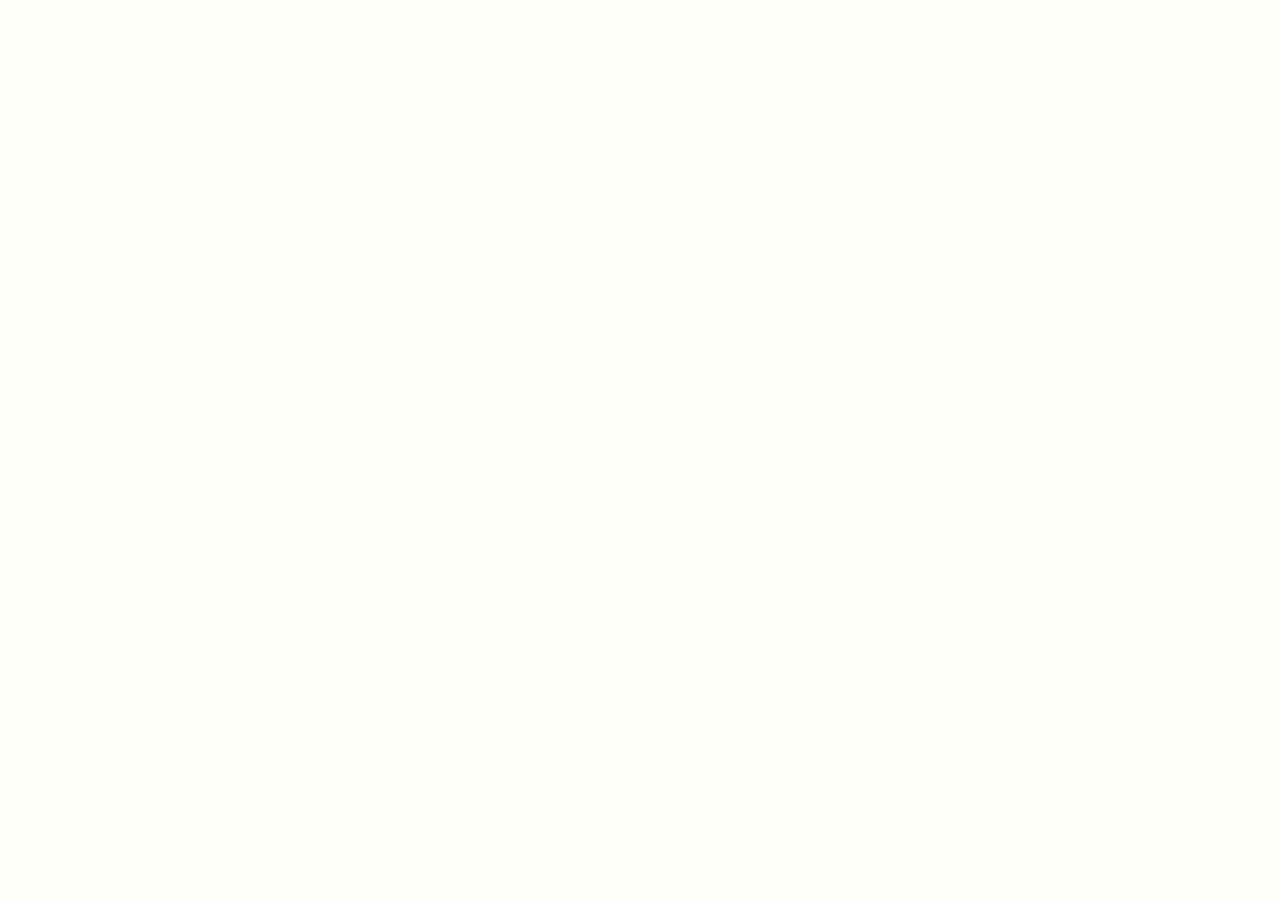
==== index.html @ 32847321 "Fixed Footer Alignment" ====
<!DOCTYPE html>
<html lang="en">

<head>
    <meta charset="UTF-8">
    <meta name="viewport" content="width=device-width, initial-scale=1.0">
    <title>Oleksandr Sharhorodskyi</title>
    <link rel="stylesheet" href="main.css">
</head>

<body class="preload">
    <template id="navbar-template">
        <ul class="navbar__links">
            <li><a class="muted" href="index.html">Home</a></li>
            <li><a href="interests.html">Interests</a></li>
            <li><a href="projects.html">Projects</a></li>
            <li>
                <button class="navbar__theme-toggler" aria-label="Toggle theme">
                    THEME
                </button>
            </li>
        </ul>
    </template>

    <nav id="main-navbar" class="navbar navbar--main"></nav>
    <nav id="lower-navbar" class="navbar navbar--lower"></nav>

    <div class="page-wrapper">
        <header class="header">
            <div class="header__hero">
                <h1 class="header__hero-text">Hello, I am Alex,<br> a software engineer<br> from Ukraine</h1>
            </div>
            <div class="header__separator"></div>
            <div class="header__image">
                <img class="header__image-content" src="assets/images/main_image.JPG"
                    alt="A profile picture of Alex Sharhorodskyi">
            </div>
        </header>

        <section class="about-section">
            <h1 class="about-section__header">ABOUT ME</h1>
            <p class="about-section__text">Lorem ipsum dolor, sit amet consectetur adipisicing elit. Architecto,
                praesentium
                voluptas
                quidem perspiciatis est pariatur saepe aliquid excepturi commodi debitis distinctio eaque autem unde
                nostrum! Quae
                molestias nulla eaque qui!</p>
        </section>

        <footer class="footer">
            <p class="footer__text">© OLEKSHARH 2024</p>
            <ul class="footer__links">
                <li><a href="https://www.linkedin.com/in/oleksharh" class="footer__link" target="_blank"
                        rel="noopener noreferrer">LinkedIn</a></li>
                <li><a href="https://github.com/oleksharh" class="footer__link" target="_blank"
                        rel="noopener noreferrer">GitHub</a></li>
                <li><a href="mailto:oleksharh@gmail.com?subject=General Inquiry&body=Hi%20Oleksandr,%0A%0A"
                        class="footer__link" rel="noopener noreferrer">Contact</a></li>
            </ul>
        </footer>
    </div>


    <div class="preloader">
        <div class="spinner"></div>
    </div>

    <script src="js/script.js"></script>
</body>

</html>

<!--  -->
---- main.css ----
@import './css/variables.css';
@import './css/fonts.css';
@import './css/presets.css';
@import './css/components.css';
@import './css/preloading.css';
@import './css/components/footer.css';
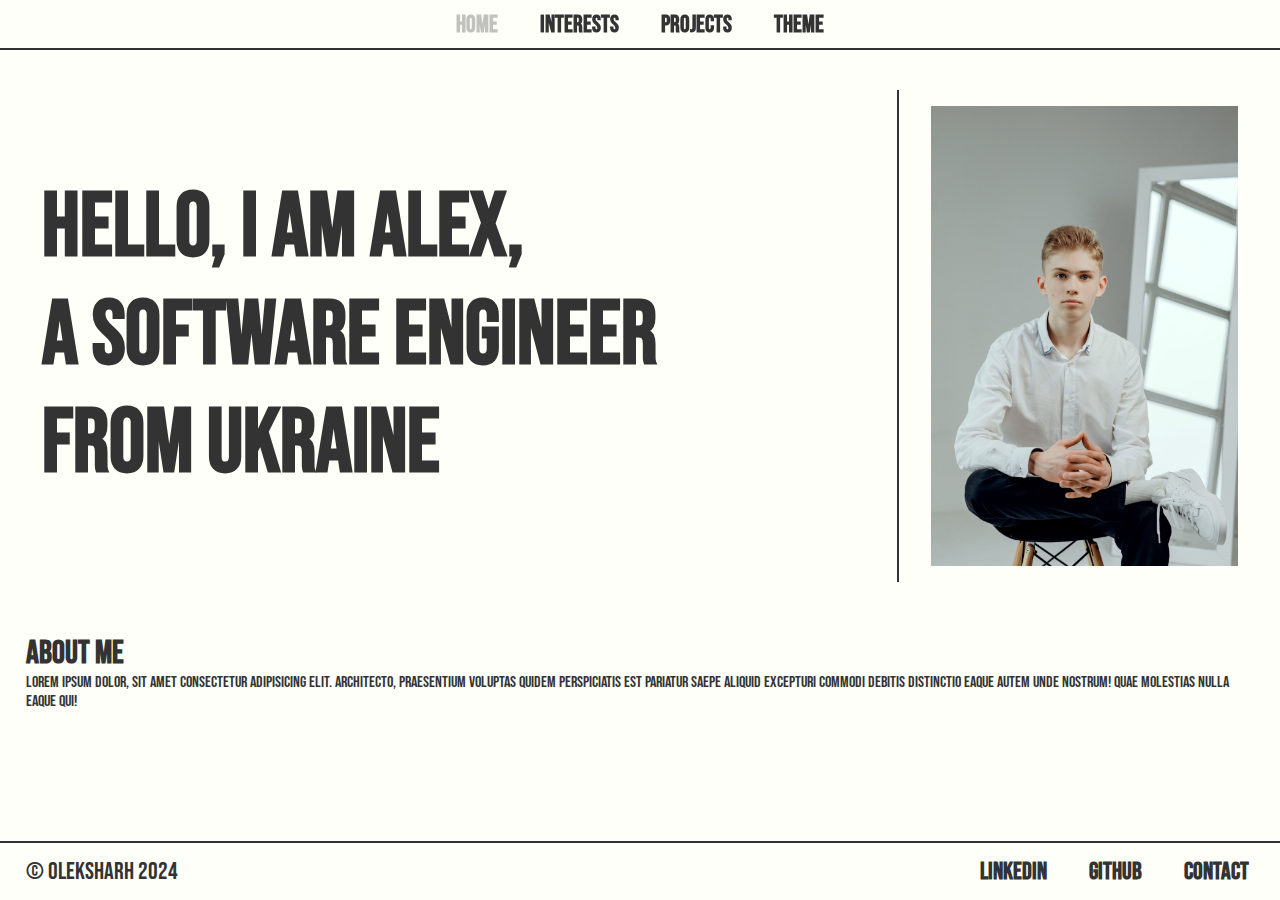
==== commit d349c4b2: "Removed lower navbar/Renamed to follow consistent naming conventions" ====
--- a/index.html
+++ b/index.html
@@ -9,21 +9,19 @@
 </head>
 
 <body class="preload">
-    <template id="navbar-template">
-        <ul class="navbar__links">
+
+    <nav class="navbar" id="navbar">
+        <ul class="navbar-links">
             <li><a class="muted" href="index.html">Home</a></li>
             <li><a href="interests.html">Interests</a></li>
             <li><a href="projects.html">Projects</a></li>
             <li>
-                <button class="navbar__theme-toggler" aria-label="Toggle theme">
+                <button class="navbar-theme-toggler" aria-label="Toggle theme" id="theme-toggler">
                     THEME
                 </button>
             </li>
         </ul>
-    </template>
-
-    <nav id="main-navbar" class="navbar navbar--main"></nav>
-    <nav id="lower-navbar" class="navbar navbar--lower"></nav>
+    </nav>
 
     <div class="page-wrapper">
         <header class="header">
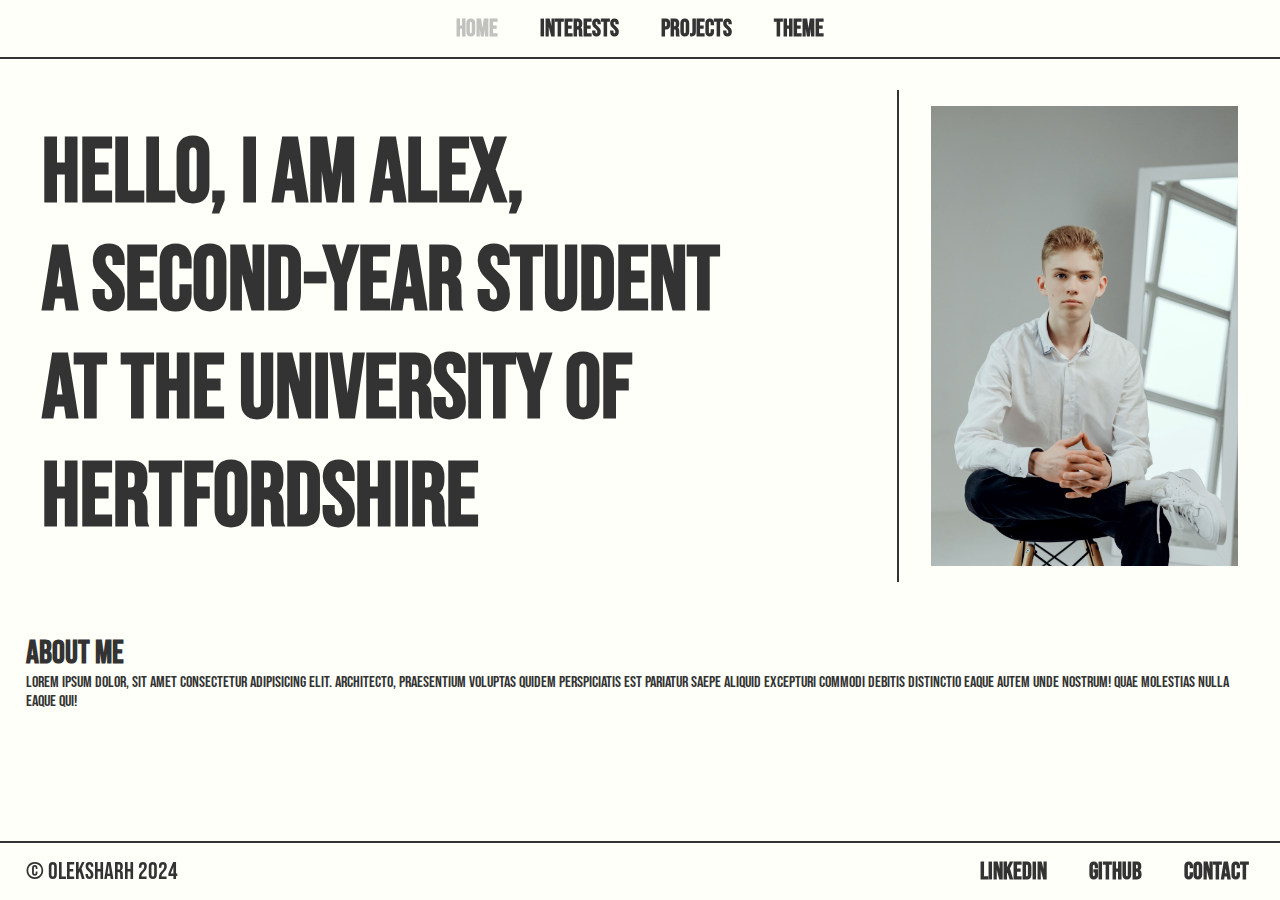
==== commit 8b7a6786: "Added smoothness to the site" ====
--- a/index.html
+++ b/index.html
@@ -26,7 +26,9 @@
     <div class="page-wrapper">
         <header class="header">
             <div class="header__hero">
-                <h1 class="header__hero-text">Hello, I am Alex,<br> a software engineer<br> from Ukraine</h1>
+                <h1 class="header__hero-text">Hello, I am Alex,<br>a second-year student<br> at the University of
+                    <br>Hertfordshire
+                </h1>
             </div>
             <div class="header__separator"></div>
             <div class="header__image">
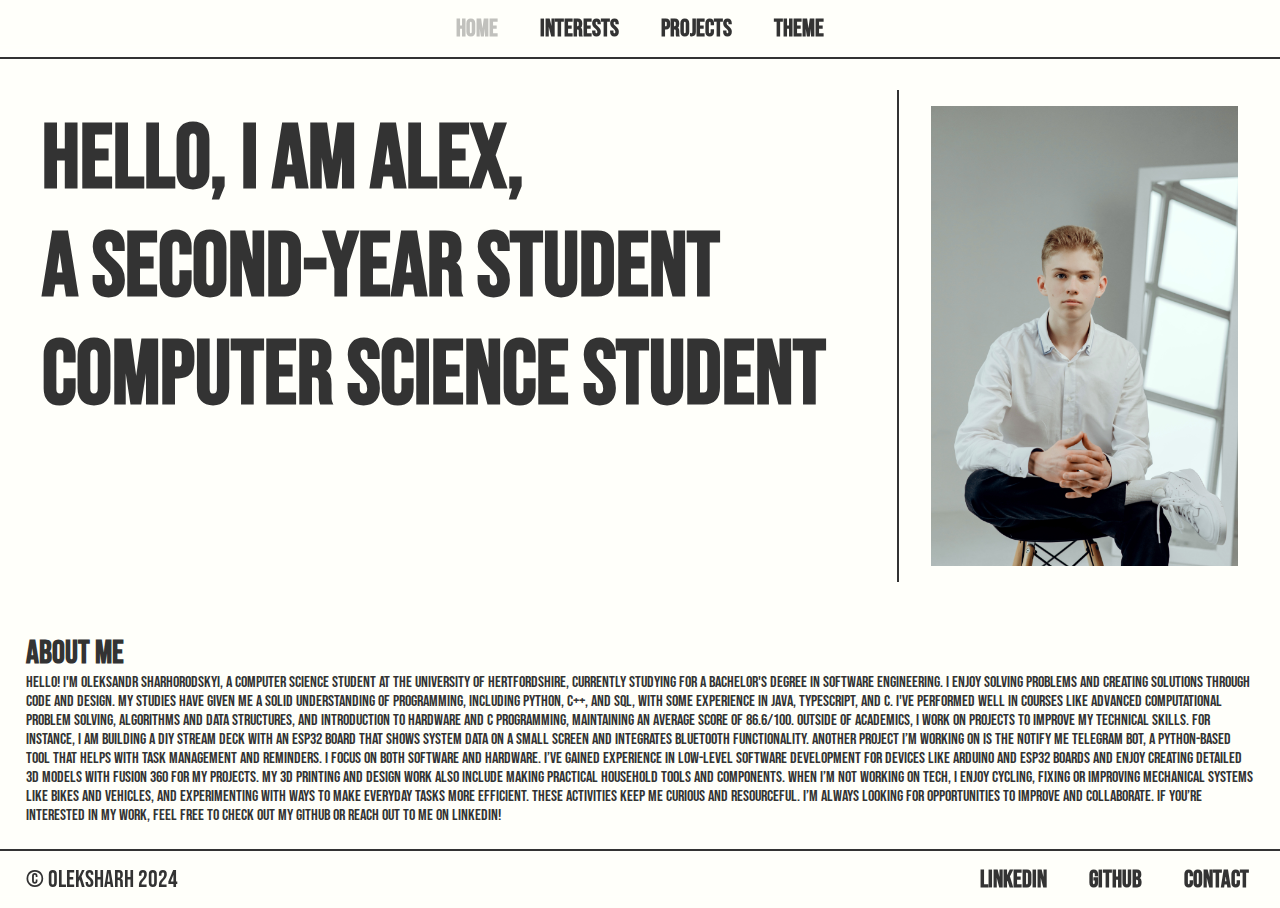
==== commit a1555b31: "improved hero header" ====
--- a/index.html
+++ b/index.html
@@ -26,9 +26,8 @@
     <div class="page-wrapper">
         <header class="header">
             <div class="header__hero">
-                <h1 class="header__hero-text">Hello, I am Alex,<br>a second-year student<br> at the University of
-                    <br>Hertfordshire
-                </h1>
+                <h1 class="header__hero-text">Hello, I am Alex,</h1>
+                <h2 class="header__hero-text">a second-year student computer science student</h2>
             </div>
             <div class="header__separator"></div>
             <div class="header__image">
@@ -39,12 +38,31 @@
 
         <section class="about-section">
             <h1 class="about-section__header">ABOUT ME</h1>
-            <p class="about-section__text">Lorem ipsum dolor, sit amet consectetur adipisicing elit. Architecto,
-                praesentium
-                voluptas
-                quidem perspiciatis est pariatur saepe aliquid excepturi commodi debitis distinctio eaque autem unde
-                nostrum! Quae
-                molestias nulla eaque qui!</p>
+            <p class="about-section__text">Hello! I'm Oleksandr Sharhorodskyi, a Computer Science student at the
+                University of Hertfordshire, currently studying for a Bachelor's degree in Software Engineering. I enjoy
+                solving problems and creating solutions through code and design.
+
+                My studies have given me a solid understanding of programming, including Python, C++, and SQL, with some
+                experience in Java, TypeScript, and C. I've performed well in courses like Advanced Computational
+                Problem Solving, Algorithms and Data Structures, and Introduction to Hardware and C Programming,
+                maintaining an average score of 86.6/100.
+
+                Outside of academics, I work on projects to improve my technical skills. For instance, I am building a
+                DIY Stream Deck with an ESP32 board that shows system data on a small screen and integrates Bluetooth
+                functionality. Another project I’m working on is the Notify Me Telegram Bot, a Python-based tool that
+                helps with task management and reminders.
+
+                I focus on both software and hardware. I’ve gained experience in low-level software development for
+                devices like Arduino and ESP32 boards and enjoy creating detailed 3D models with Fusion 360 for my
+                projects. My 3D printing and design work also include making practical household tools and components.
+
+                When I’m not working on tech, I enjoy cycling, fixing or improving mechanical systems like bikes and
+                vehicles, and experimenting with ways to make everyday tasks more efficient. These activities keep me
+                curious and resourceful.
+
+                I’m always looking for opportunities to improve and collaborate. If you’re interested in my work, feel
+                free to check out my GitHub or reach out to me on LinkedIn!
+            </p>
         </section>
 
         <footer class="footer">
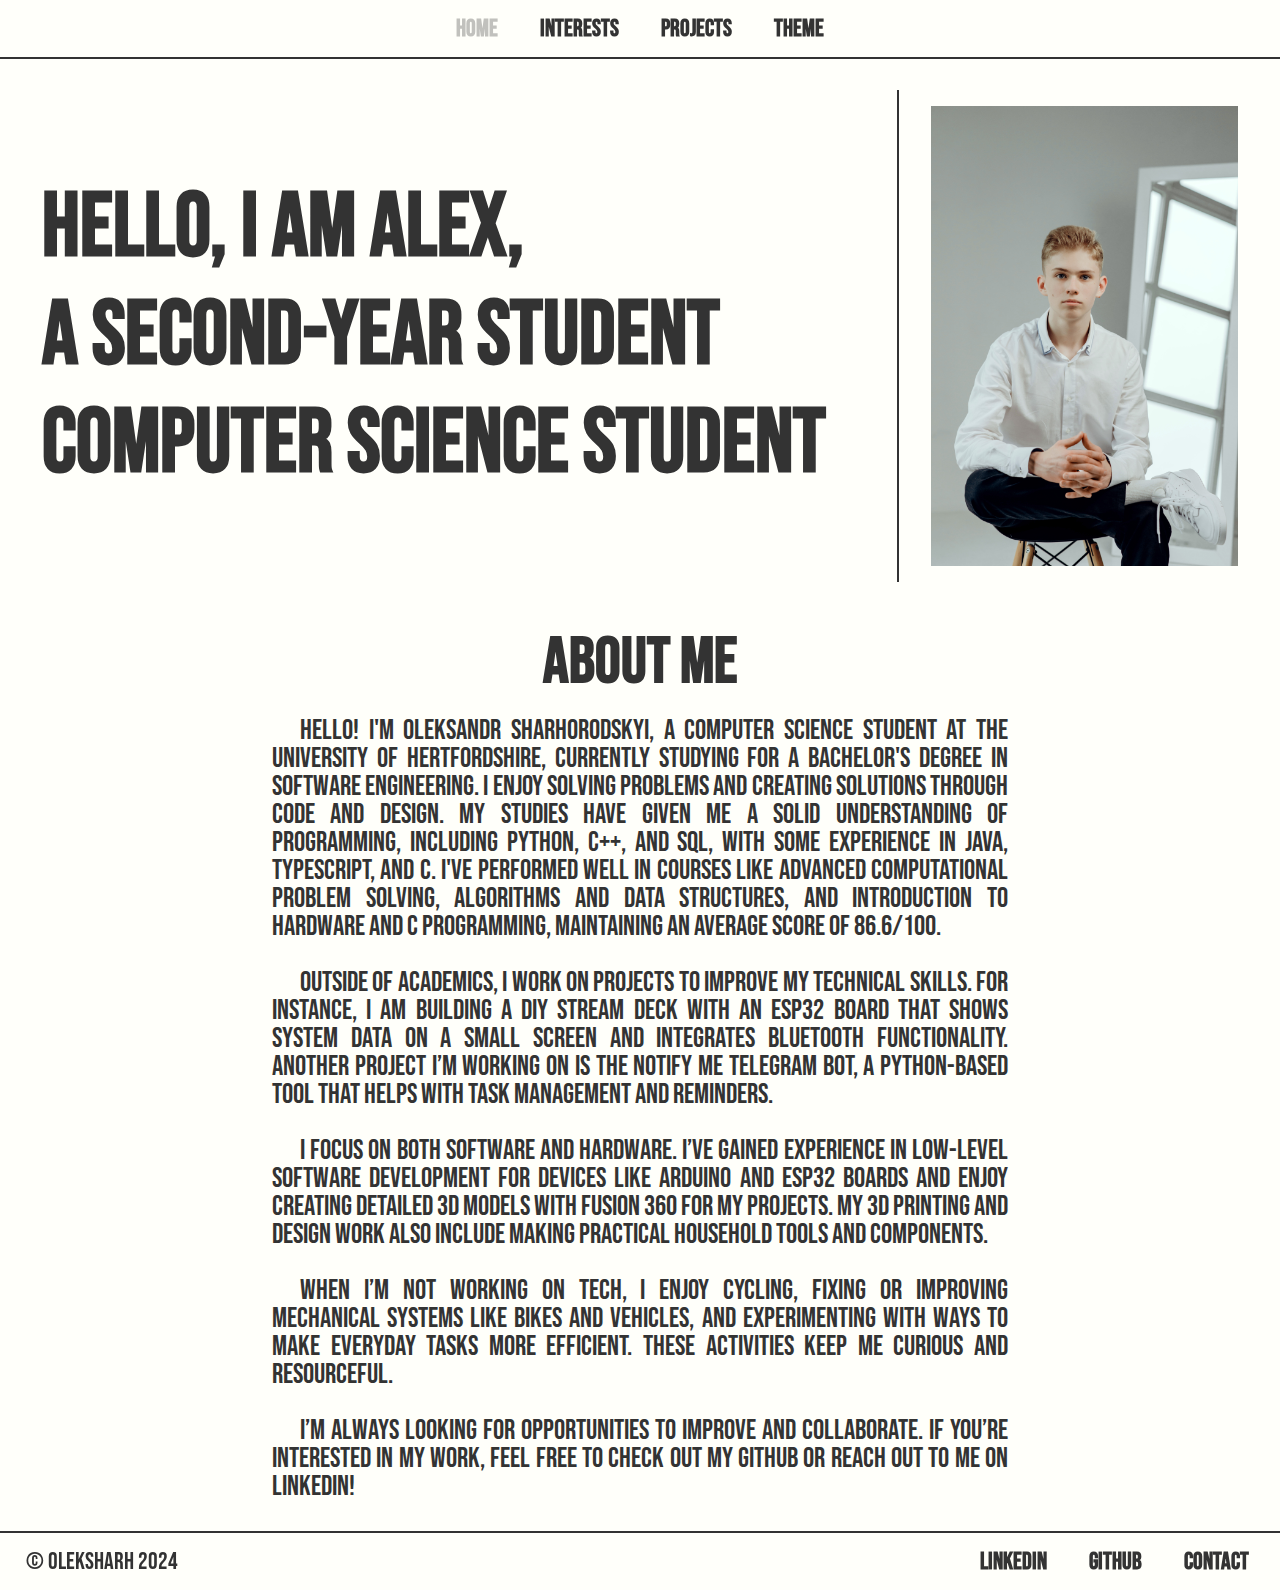
==== commit 2cad64e7: "Added About ME" ====
--- a/index.html
+++ b/index.html
@@ -37,32 +37,51 @@
         </header>
 
         <section class="about-section">
-            <h1 class="about-section__header">ABOUT ME</h1>
-            <p class="about-section__text">Hello! I'm Oleksandr Sharhorodskyi, a Computer Science student at the
-                University of Hertfordshire, currently studying for a Bachelor's degree in Software Engineering. I enjoy
-                solving problems and creating solutions through code and design.
+            <h3 class="about-section__header">ABOUT ME</h3>
+            <div class="about-section__text">
+                <p>Hello! I'm Oleksandr Sharhorodskyi, a Computer Science student at the
+                    University of Hertfordshire, currently studying for a Bachelor's degree in Software Engineering. I
+                    enjoy
+                    solving problems and creating solutions through code and design.
+                    My studies have given me a solid understanding of programming, including Python, C++, and SQL, with
+                    some
+                    experience in Java, TypeScript, and C. I've performed well in courses like Advanced Computational
+                    Problem Solving, Algorithms and Data Structures, and Introduction to Hardware and C Programming,
+                    maintaining an average score of 86.6/100.<br>
 
-                My studies have given me a solid understanding of programming, including Python, C++, and SQL, with some
-                experience in Java, TypeScript, and C. I've performed well in courses like Advanced Computational
-                Problem Solving, Algorithms and Data Structures, and Introduction to Hardware and C Programming,
-                maintaining an average score of 86.6/100.
+                </p>
 
-                Outside of academics, I work on projects to improve my technical skills. For instance, I am building a
-                DIY Stream Deck with an ESP32 board that shows system data on a small screen and integrates Bluetooth
-                functionality. Another project I’m working on is the Notify Me Telegram Bot, a Python-based tool that
-                helps with task management and reminders.
+                <p>
+                    Outside of academics, I work on projects to improve my technical skills. For instance, I am building
+                    a
+                    DIY Stream Deck with an ESP32 board that shows system data on a small screen and integrates
+                    Bluetooth
+                    functionality. Another project I’m working on is the Notify Me Telegram Bot, a Python-based tool
+                    that
+                    helps with task management and reminders.
+                </p>
 
-                I focus on both software and hardware. I’ve gained experience in low-level software development for
-                devices like Arduino and ESP32 boards and enjoy creating detailed 3D models with Fusion 360 for my
-                projects. My 3D printing and design work also include making practical household tools and components.
+                <p>
+                    I focus on both software and hardware. I’ve gained experience in low-level software development for
+                    devices like Arduino and ESP32 boards and enjoy creating detailed 3D models with Fusion 360 for my
+                    projects. My 3D printing and design work also include making practical household tools and
+                    components.
+                </p>
 
-                When I’m not working on tech, I enjoy cycling, fixing or improving mechanical systems like bikes and
-                vehicles, and experimenting with ways to make everyday tasks more efficient. These activities keep me
-                curious and resourceful.
+                <p>
+                    When I’m not working on tech, I enjoy cycling, fixing or improving mechanical systems like bikes and
+                    vehicles, and experimenting with ways to make everyday tasks more efficient. These activities keep
+                    me
+                    curious and resourceful.
+                </p>
 
-                I’m always looking for opportunities to improve and collaborate. If you’re interested in my work, feel
-                free to check out my GitHub or reach out to me on LinkedIn!
-            </p>
+                <p>
+                    I’m always looking for opportunities to improve and collaborate. If you’re interested in my work,
+                    feel
+                    free to check out my GitHub or reach out to me on LinkedIn!
+                </p>
+            </div>
+
         </section>
 
         <footer class="footer">
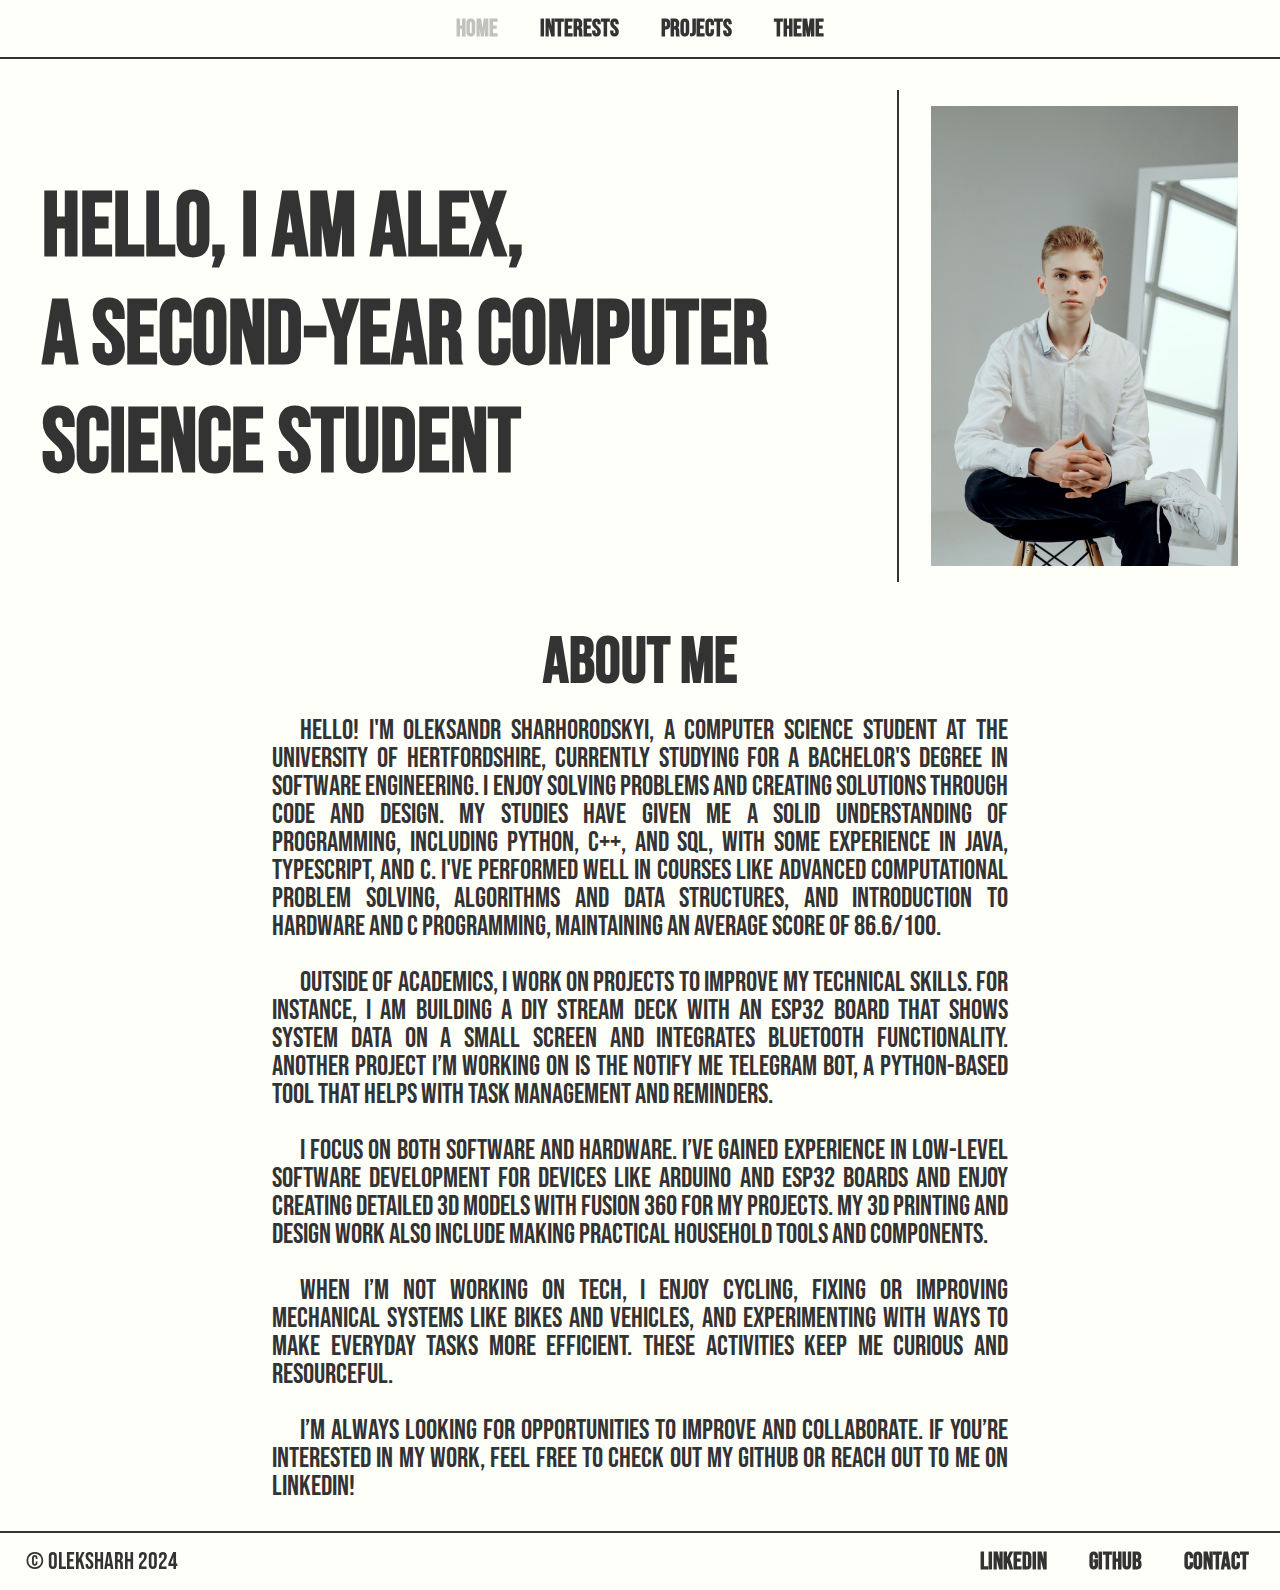
==== commit 50a147c2: "Added info to Interest.html" ====
--- a/index.html
+++ b/index.html
@@ -24,10 +24,11 @@
     </nav>
 
     <div class="page-wrapper">
+
         <header class="header">
             <div class="header__hero">
                 <h1 class="header__hero-text">Hello, I am Alex,</h1>
-                <h2 class="header__hero-text">a second-year student computer science student</h2>
+                <h2 class="header__hero-text">a second-year computer science student</h2>
             </div>
             <div class="header__separator"></div>
             <div class="header__image">
@@ -37,8 +38,8 @@
         </header>
 
         <section class="about-section">
-            <h3 class="about-section__header">ABOUT ME</h3>
-            <div class="about-section__text">
+            <h3 class="title-section">ABOUT ME</h3>
+            <div class="text-section">
                 <p>Hello! I'm Oleksandr Sharhorodskyi, a Computer Science student at the
                     University of Hertfordshire, currently studying for a Bachelor's degree in Software Engineering. I
                     enjoy
@@ -47,7 +48,7 @@
                     some
                     experience in Java, TypeScript, and C. I've performed well in courses like Advanced Computational
                     Problem Solving, Algorithms and Data Structures, and Introduction to Hardware and C Programming,
-                    maintaining an average score of 86.6/100.<br>
+                    maintaining an average score of 86.6/100.
 
                 </p>
 
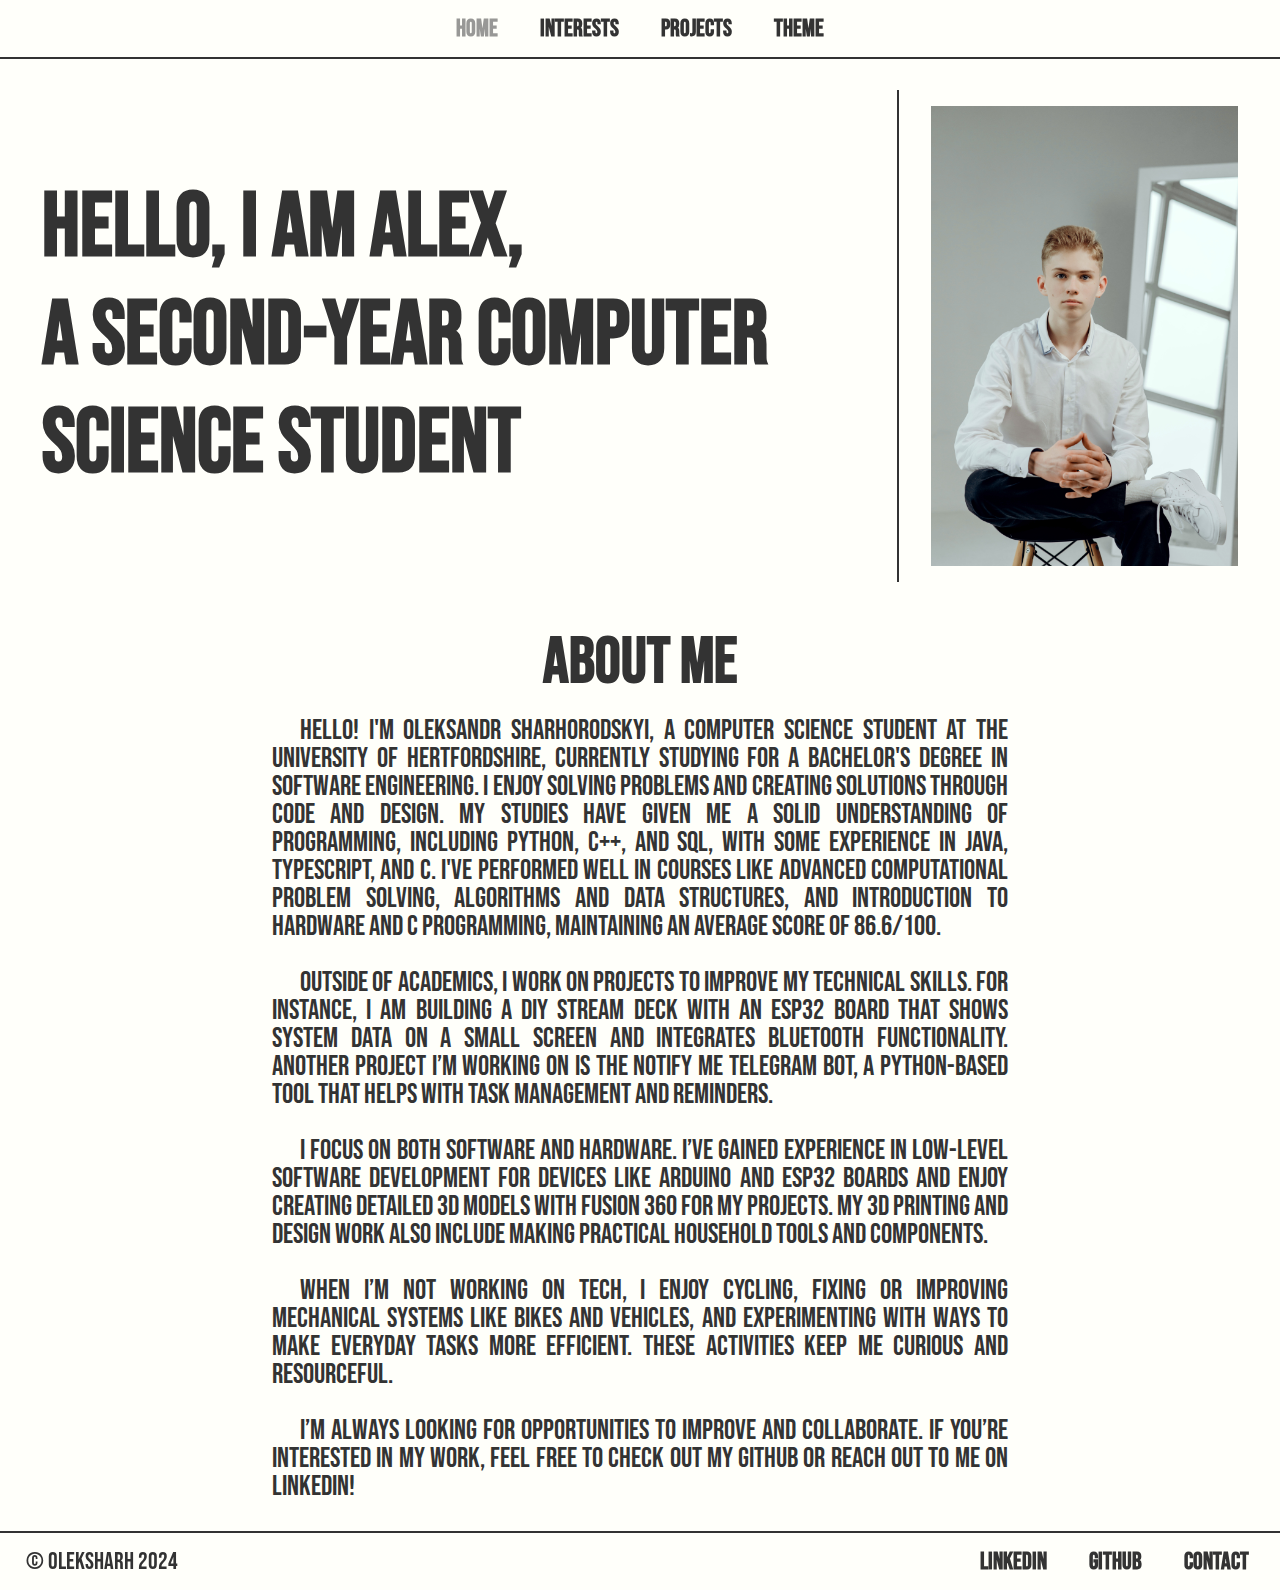
==== commit d796ab31: "Polished version" ====
--- a/index.html
+++ b/index.html
@@ -4,8 +4,9 @@
 <head>
     <meta charset="UTF-8">
     <meta name="viewport" content="width=device-width, initial-scale=1.0">
-    <title>Oleksandr Sharhorodskyi</title>
+    <title>Oleksandr Sharhorodskyi - Portfolio</title>
     <link rel="stylesheet" href="main.css">
+    <link rel="icon" href="assets/images/favicon.ico" type="image/x-icon">
 </head>
 
 <body class="preload">
@@ -17,7 +18,7 @@
             <li><a href="projects.html">Projects</a></li>
             <li>
                 <button class="navbar-theme-toggler" aria-label="Toggle theme" id="theme-toggler">
-                    THEME
+                    theme
                 </button>
             </li>
         </ul>
